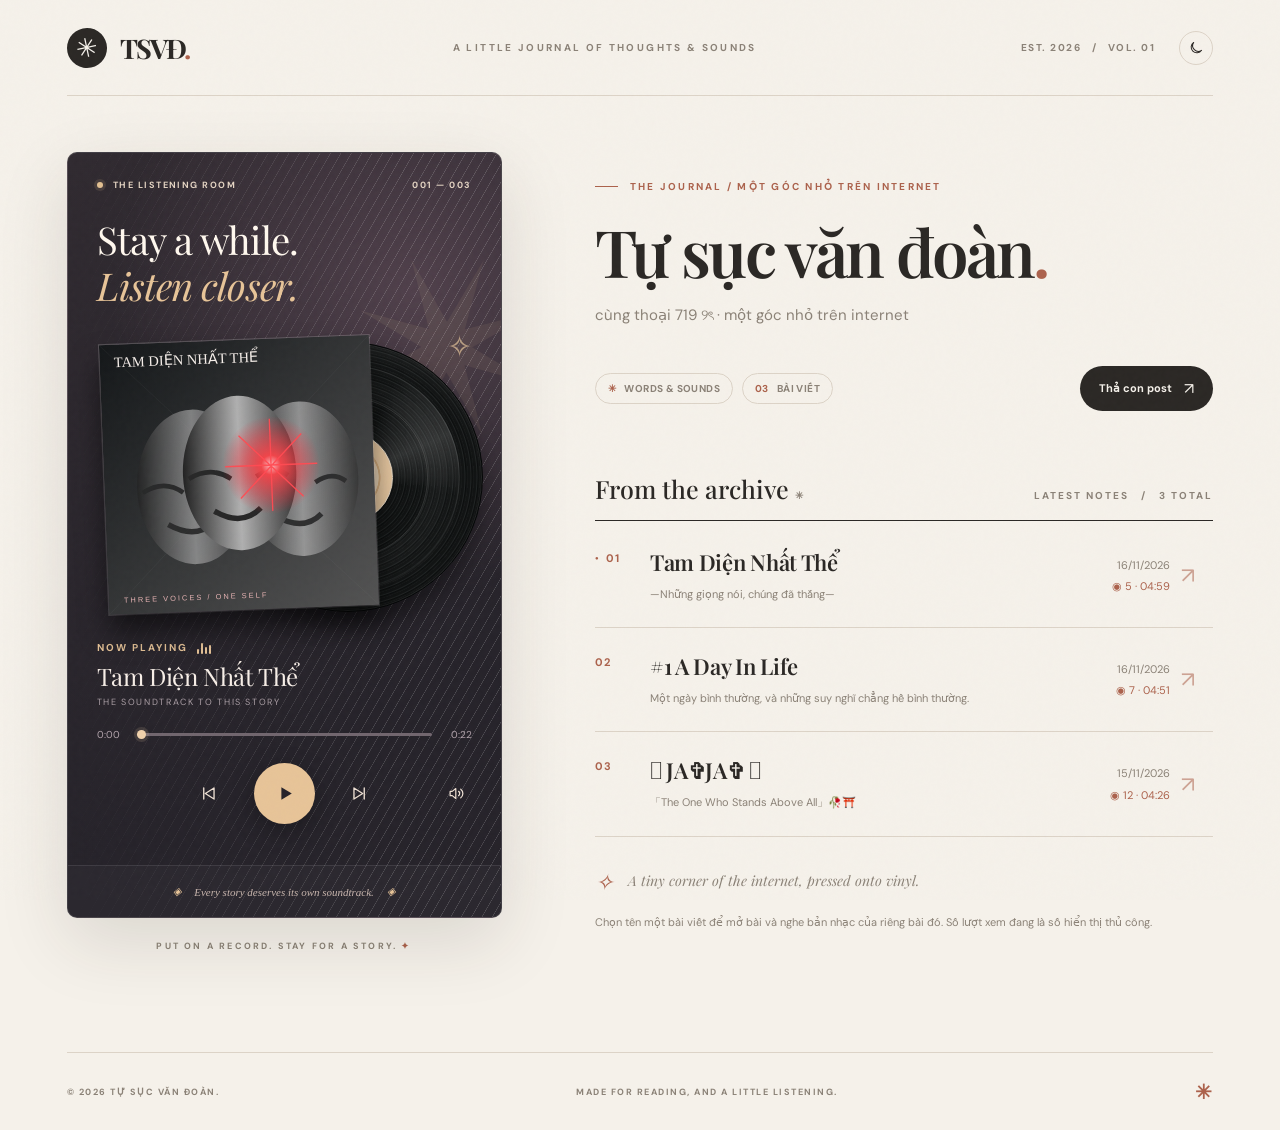
==== index.html @ 1062a7d5 "Add files via upload" ====
<!doctype html>
<html lang="vi">
<head>
  <meta charset="utf-8">
  <meta name="viewport" content="width=device-width, initial-scale=1">
  <meta name="robots" content="noindex">
  <title>JauJau Day — Đang mở blog...</title>
  <meta http-equiv="refresh" content="0; url=./JauJauDay/">
  <script>
    // Your blog already lives in JauJauDay/.
    // Forward the public homepage there, preserving article links.
    window.location.replace("./JauJauDay/" + window.location.search + window.location.hash);
  </script>
</head>
<body>
  <p>Đang mở blog… <a href="./JauJauDay/">Nhấn vào đây nếu trang không tự chuyển.</a></p>
</body>
</html>
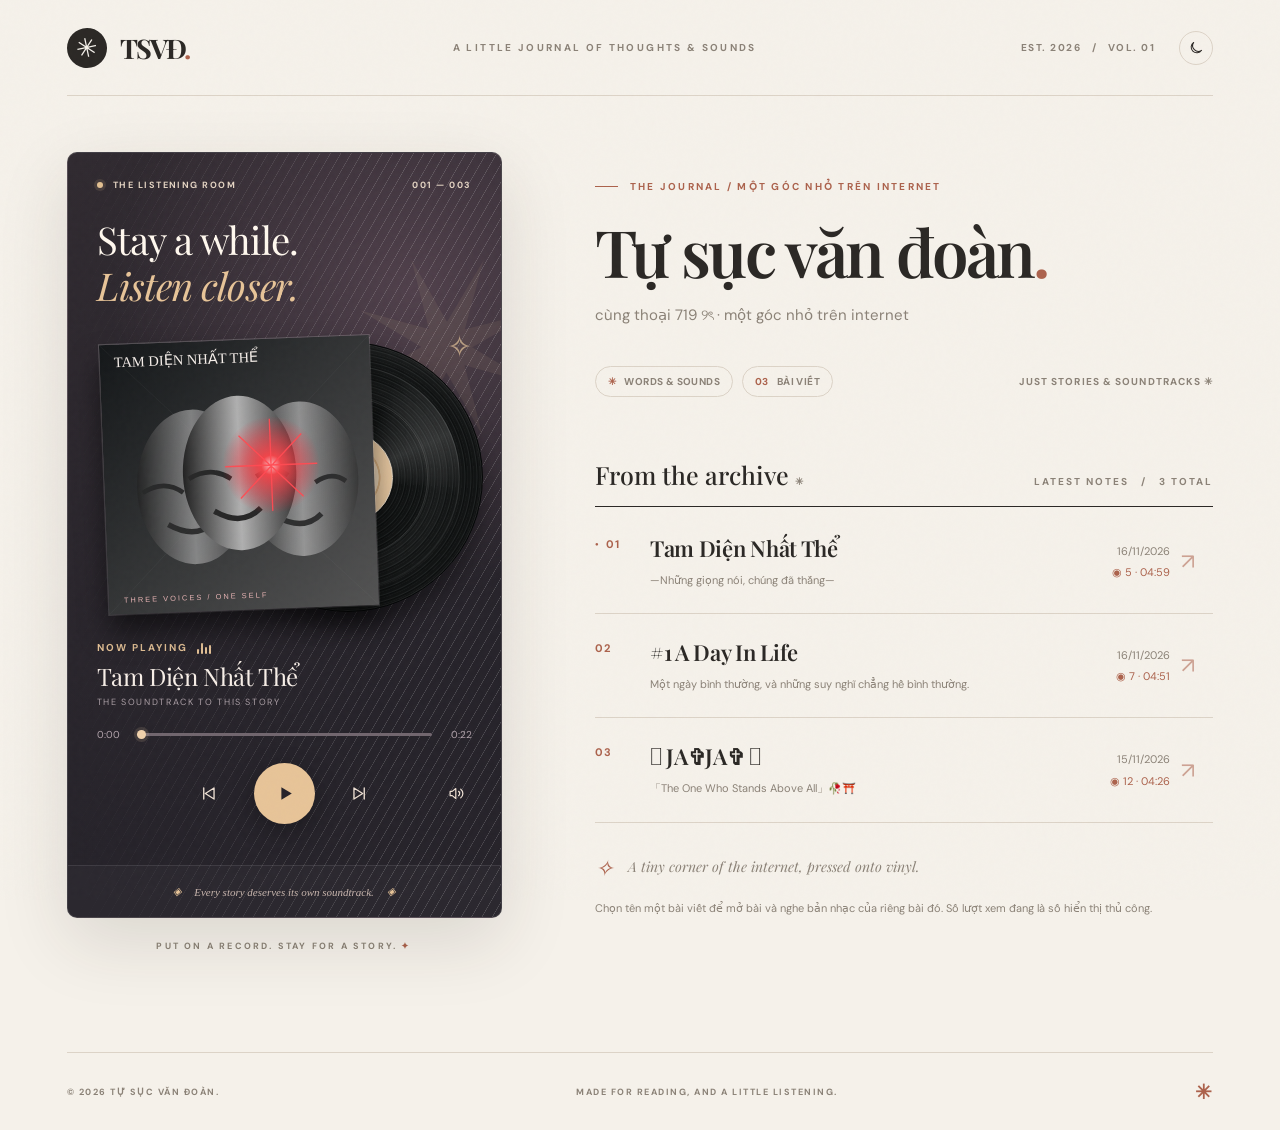
==== commit bfd3a343: "Add files via upload" ====
--- a/index.html
+++ b/index.html
@@ -3,16 +3,78 @@
 <head>
   <meta charset="utf-8">
   <meta name="viewport" content="width=device-width, initial-scale=1">
-  <meta name="robots" content="noindex">
-  <title>JauJau Day — Đang mở blog...</title>
-  <meta http-equiv="refresh" content="0; url=./JauJauDay/">
-  <script>
-    // Your blog already lives in JauJauDay/.
-    // Forward the public homepage there, preserving article links.
-    window.location.replace("./JauJauDay/" + window.location.search + window.location.hash);
-  </script>
+  <meta name="theme-color" content="#f5f1ea">
+  <meta name="description" content="Tự sục văn đoàn — một góc đọc, một mặt đĩa, một câu chuyện.">
+  <title>Tự sục văn đoàn — The Listening Journal</title>
+  <link rel="icon" href="assets/favicon.svg" type="image/svg+xml">
+  <link rel="preconnect" href="https://fonts.googleapis.com">
+  <link rel="preconnect" href="https://fonts.gstatic.com" crossorigin>
+  <link href="https://fonts.googleapis.com/css2?family=DM+Sans:wght@400;500;600;700&family=Playfair+Display:ital,wght@0,400;0,500;0,600;0,700;1,400;1,500&display=swap" rel="stylesheet">
+  <link rel="stylesheet" href="styles.css">
+  <script defer src="data/posts.js"></script>
+  <script defer src="app.js"></script>
 </head>
 <body>
-  <p>Đang mở blog… <a href="./JauJauDay/">Nhấn vào đây nếu trang không tự chuyển.</a></p>
+  <div class="page-wrap">
+    <header class="site-topbar">
+      <a class="brandmark" href="#/" aria-label="Tự sục văn đoàn — Trang chủ">
+        <span class="brand-icon" aria-hidden="true">✳</span>
+        <span class="brand-wordmark">TSVĐ<span class="brand-period">.</span></span>
+      </a>
+      <p class="topbar-center">a little journal of thoughts &amp; sounds</p>
+      <div class="topbar-right">
+        <span class="topbar-edition">EST. 2026 &nbsp; / &nbsp; VOL. 01</span>
+        <button type="button" class="theme-toggle" id="themeToggle" aria-label="Đổi giao diện sáng / tối" title="Đổi giao diện sáng / tối">
+          <svg viewBox="0 0 24 24" aria-hidden="true"><path d="M20.3 15.5A8.5 8.5 0 0 1 8.5 3.7 8.5 8.5 0 1 0 20.3 15.5Z"/></svg>
+        </button>
+      </div>
+    </header>
+
+    <div class="site-shell">
+      <aside class="player-column" aria-label="Trình phát đĩa nhạc">
+        <section class="player-card" id="playerCard">
+          <div class="player-topline"><span><span class="tiny-light" aria-hidden="true"></span> THE LISTENING ROOM</span><span>001 — 003</span></div>
+          <h2 class="player-heading">Stay a while.<br><em>Listen closer.</em></h2>
+          <div class="vinyl-stage" aria-label="Bìa nhạc và đĩa vinyl">
+            <div class="disc" id="disc" aria-hidden="true">
+              <div class="disc-label"><div class="disc-label-inner"><div class="disc-hole"></div></div></div>
+            </div>
+            <div class="cover-frame"><img class="album-art" id="albumArt" src="assets/covers/three.svg" alt="Bìa album" loading="eager"></div>
+            <span class="record-sparkle" aria-hidden="true">✧</span>
+          </div>
+          <div class="track-details">
+            <span class="track-kicker">NOW PLAYING <span class="equalizer" aria-hidden="true"><i></i><i></i><i></i><i></i></span></span>
+            <p class="track-name" id="nowPlaying">—</p>
+            <p class="track-artist">THE SOUNDTRACK TO THIS STORY</p>
+          </div>
+          <div class="seekbar-area">
+            <span id="timeCurrent">0:00</span>
+            <input id="seekBar" type="range" min="0" max="100" value="0" step="0.1" aria-label="Tua bài nhạc">
+            <span id="timeDuration">0:00</span>
+          </div>
+          <div class="player-controls">
+            <button class="icon-button" id="prevTrack" type="button" title="Bài trước" aria-label="Bài trước">
+              <svg viewBox="0 0 24 24" aria-hidden="true"><path d="M6 5v14M19 5 8 12l11 7z"/></svg>
+            </button>
+            <button class="play-button" id="playPause" type="button" title="Phát / Tạm dừng" aria-label="Phát nhạc">
+              <svg id="playIcon" viewBox="0 0 24 24" aria-hidden="true"><path d="m9 6 10 6-10 6z"/></svg>
+            </button>
+            <button class="icon-button" id="nextTrack" type="button" title="Bài tiếp theo" aria-label="Bài tiếp theo">
+              <svg viewBox="0 0 24 24" aria-hidden="true"><path d="M18 5v14M5 5l11 7-11 7z"/></svg>
+            </button>
+            <button class="icon-button mute-button" id="muteTrack" type="button" title="Tắt tiếng / Bật tiếng" aria-label="Tắt tiếng">
+              <svg id="volumeIcon" viewBox="0 0 24 24" aria-hidden="true"><path d="M11 5 6 9H3v6h3l5 4V5ZM15 9c1 .6 1.5 1.6 1.5 3S16 14.4 15 15M18 6c2 1.6 3 3.5 3 6s-1 4.4-3 6"/></svg>
+            </button>
+          </div>
+          <p class="playback-hint" id="playbackHint" aria-live="polite"></p>
+          <div class="player-footer"><span>◈</span> Every story deserves its own soundtrack. <span>◈</span></div>
+        </section>
+        <p class="under-player">PUT ON A RECORD. STAY FOR A STORY. <span>✦</span></p>
+      </aside>
+      <main id="mainContent" class="main-column" tabindex="-1"></main>
+    </div>
+    <footer class="page-footer"><span>© 2026 TỰ SỤC VĂN ĐOÀN.</span><span>MADE FOR READING, AND A LITTLE LISTENING.</span><span>✳</span></footer>
+  </div>
+  <audio id="audio" preload="metadata" loop></audio>
 </body>
 </html>
--- a/styles.css
+++ b/styles.css
@@ -0,0 +1,146 @@
+:root {
+  --paper:#f5f1ea; --paper-rgb:245,241,234; --ink:#2b2825; --body-ink:#3a342f; --muted:#8b8277;
+  --hairline:#dcd3c7; --accent:#ac624c; --accent-soft:#e9d3c6; --card:#fffaf4;
+  --player:#26232a; --player-2:#302a30; --gold:#e7c498; --post-accent:#d38b6b;
+  --shadow:0 24px 70px rgba(48,35,30,.13);
+}
+html[data-theme="dark"] {
+  --paper:#1c1c1d; --paper-rgb:28,28,29; --ink:#f1e9de; --body-ink:#d7cbc0; --muted:#a99f95;
+  --hairline:#48413d; --accent:#dea386; --accent-soft:#664c43; --card:#282528;
+  --player:#393035; --player-2:#211e24; --gold:#ebc69a; --shadow:0 28px 70px rgba(0,0,0,.25);
+}
+*{box-sizing:border-box}
+html{scroll-behavior:smooth}
+body{margin:0;min-width:320px;color:var(--ink);background:var(--paper);font-family:"DM Sans",Arial,sans-serif;-webkit-font-smoothing:antialiased;transition:background .22s,color .22s}
+body:before{content:"";position:fixed;inset:0;pointer-events:none;z-index:10;opacity:.17;background-image:url("data:image/svg+xml,%3Csvg viewBox='0 0 200 200' xmlns='http://www.w3.org/2000/svg'%3E%3Cfilter id='n'%3E%3CfeTurbulence type='fractalNoise' baseFrequency='.84' numOctaves='3' stitchTiles='stitch'/%3E%3C/filter%3E%3Crect width='100%25' height='100%25' opacity='.11' filter='url(%23n)'/%3E%3C/svg%3E")}
+button,input{font:inherit}a{color:inherit}button{cursor:pointer}svg{display:block}a,button,input{-webkit-tap-highlight-color:transparent}
+button:focus-visible,input:focus-visible,a:focus-visible{outline:2px solid var(--accent);outline-offset:4px}
+.page-wrap{max-width:1660px;margin:auto;padding:0 clamp(23px,5.2vw,90px)}
+.site-topbar{height:96px;border-bottom:1px solid var(--hairline);display:flex;align-items:center;gap:28px;justify-content:space-between}
+.brandmark{display:inline-flex;align-items:center;gap:13px;text-decoration:none;flex-shrink:0}
+.brand-icon{width:40px;height:40px;border-radius:50%;background:var(--ink);color:var(--paper);display:inline-flex;align-items:center;justify-content:center;font-size:26px;line-height:1;transform:rotate(-12deg)}
+.brand-wordmark{font-family:"Playfair Display",Georgia,serif;font-weight:700;font-size:27px;letter-spacing:-2px}
+.brand-period{color:var(--accent)}
+.topbar-center{color:var(--muted);text-transform:uppercase;letter-spacing:2.35px;font-size:10px;font-weight:700;white-space:nowrap}
+.topbar-right{display:flex;align-items:center;gap:24px;flex-shrink:0}
+.topbar-edition{font-size:10px;letter-spacing:1.5px;color:var(--muted);font-weight:700}
+.theme-toggle{height:34px;width:34px;border:1px solid var(--hairline);border-radius:50%;display:grid;place-items:center;color:var(--ink);background:transparent;transition:background .2s,transform .2s}
+.theme-toggle:hover{background:var(--accent-soft);transform:rotate(-12deg)}
+.theme-toggle svg{width:16px;height:16px;fill:none;stroke:currentColor;stroke-width:1.55;stroke-linecap:round;stroke-linejoin:round}
+.site-shell{display:grid;grid-template-columns:minmax(330px, 435px) minmax(0, 1fr);gap:clamp(42px,7.3vw,127px);align-items:start;min-height:calc(100vh - 170px);padding:56px 0 100px}
+.player-column{position:sticky;top:28px;min-width:0}
+.player-card{width:100%;color:#f7eee7;background:radial-gradient(circle at 80% 18%,#50404b 0%,transparent 42%),linear-gradient(150deg,var(--player-2),var(--player) 72%);border:1px solid rgba(255,255,255,.13);border-radius:10px;position:relative;overflow:hidden;box-shadow:var(--shadow);padding:26px 29px 0;isolation:isolate}
+.player-card:before{content:"";position:absolute;inset:0;opacity:.18;z-index:-1;background:repeating-linear-gradient(120deg, transparent 0 2px,#fff 2.3px 2.6px, transparent 3px 9px);mask-image:linear-gradient(90deg,transparent,black 75%)}
+.player-card:after{content:"✴";position:absolute;color:#e7c498;opacity:.08;font-size:250px;line-height:1;top:76px;right:-50px;z-index:-1;transform:rotate(23deg)}
+.player-topline{font-size:9px;letter-spacing:1.45px;font-weight:700;color:#e4d4c3;display:flex;justify-content:space-between;gap:6px;align-items:center}
+.tiny-light{width:6px;height:6px;background:#e2c092;border-radius:50%;display:inline-block;margin-right:7px;box-shadow:0 0 0 3px #e2c09220}
+.player-heading{font-family:"Playfair Display",Georgia,serif;font-weight:400;font-size:clamp(33px,3vw,41px);line-height:1.2;letter-spacing:-.9px;margin:25px 0 17px;color:#fff8ee}
+.player-heading em{font-weight:400;color:var(--gold)}
+.vinyl-stage{position:relative;height:310px;width:100%;margin:0 auto 6px;isolation:isolate}
+.disc{position:absolute;width:min(72%,271px);aspect-ratio:1;left:31%;top:17px;border-radius:50%;background:repeating-radial-gradient(circle at center,#111313 0px,#111313 2px,#202323 3px,#0b0d0d 4px,#181a1a 6px);border:1px solid #040606;box-shadow:0 14px 22px #0006, inset 0 0 0 1px #fff1, inset 13px 13px 28px #fff1;animation:spin 4.5s linear infinite;animation-play-state:paused}
+.disc:before{content:"";position:absolute;inset:8%;border-radius:50%;background:conic-gradient(from 25deg,transparent 0deg,#ffffff22 42deg,transparent 75deg,transparent 140deg,#ffffff16 180deg,transparent 220deg,transparent 360deg);border:1px solid #ffffff12}
+.disc:after{content:"";position:absolute;inset:20%;border-radius:50%;border:1px solid #fff2;box-shadow:0 0 0 19px #ffffff04,0 0 0 34px #ffffff03}
+.disc-label{position:absolute;inset:33%;border-radius:50%;display:grid;place-items:center;background:radial-gradient(circle,#f4e6d3 0 8%,#e7c69d 9% 15%,#e6d0b3 16% 49%,#d3ac7d 50% 52%,#e6c7a0 53% 100%);z-index:2;border:1px solid #e9dac6}
+.disc-label-inner{width:30%;height:30%;border:1px solid #fff8;border-radius:50%;display:grid;place-items:center}
+.disc-hole{height:6px;width:6px;border-radius:50%;background:#34302d}
+.cover-frame{position:absolute;top:15px;left:2%;width:min(72%,271px);aspect-ratio:1;box-shadow:0 18px 28px #0008,0 0 0 1px #ffffff30;overflow:hidden;z-index:3;background:#454046;transform:rotate(-2.2deg);transition:transform .3s}
+.player-card:hover .cover-frame{transform:rotate(-.5deg)}
+.album-art{width:100%;height:100%;object-fit:cover;display:block}
+.record-sparkle{position:absolute;font-size:30px;right:0;top:2px;color:#eac99e;opacity:.68}
+@keyframes spin{to{transform:rotate(360deg)}}
+.player-card.is-playing .disc{animation-play-state:running}
+.track-details{margin:0 0 20px;min-width:0}
+.track-kicker{font-size:10px;letter-spacing:2px;font-weight:700;color:var(--gold);display:flex;align-items:center;gap:9px}
+.track-name{font-family:"Playfair Display",Georgia,serif;line-height:1.3;font-size:24px;white-space:nowrap;text-overflow:ellipsis;overflow:hidden;margin:7px 0 4px;letter-spacing:-.4px}
+.track-artist{font-size:9px;letter-spacing:1.65px;color:#a99da4;margin:0}
+.equalizer{height:13px;display:flex;align-items:end;gap:2px}
+.equalizer i{display:block;width:2px;height:5px;background:var(--gold);border-radius:2px;animation:bounce .8s ease-in-out infinite alternate;animation-play-state:paused}
+.equalizer i:nth-child(2){height:11px;animation-delay:.15s}.equalizer i:nth-child(3){height:7px;animation-delay:.3s}.equalizer i:nth-child(4){height:9px;animation-delay:.1s}
+.player-card.is-playing .equalizer i{animation-play-state:running}
+@keyframes bounce{to{height:2px}}
+.seekbar-area{display:flex;align-items:center;gap:10px;color:#b3a4ac;font-size:10px;font-variant-numeric:tabular-nums}
+.seekbar-area span{min-width:30px}
+.seekbar-area span:last-child{text-align:right}
+#seekBar{--pct:0%;appearance:none;-webkit-appearance:none;flex:1;min-width:0;margin:0;height:3px;cursor:pointer;background:linear-gradient(to right,#ecc79c 0 var(--pct),#71666e var(--pct) 100%);border-radius:4px}
+#seekBar::-webkit-slider-thumb{appearance:none;-webkit-appearance:none;height:9px;width:9px;border-radius:50%;border:0;background:#f1d2ac;box-shadow:0 0 0 3px #f1d2ac22}
+#seekBar::-moz-range-thumb{height:9px;width:9px;border-radius:50%;border:0;background:#f1d2ac}
+.player-controls{display:flex;align-items:center;justify-content:center;gap:24px;margin:22px 0 0;position:relative}
+.player-controls button{border:0;display:grid;place-items:center;transition:transform .17s,background .2s}
+.player-controls button:hover{transform:scale(1.075)}
+.icon-button{height:42px;width:42px;background:transparent;color:#eee0d3}
+.icon-button svg{height:19px;width:19px;fill:none;stroke:currentColor;stroke-width:1.7;stroke-linecap:round;stroke-linejoin:round}
+.play-button{height:61px;width:61px;background:var(--gold);color:#27232a;border-radius:50%;box-shadow:0 7px 25px #0004}
+.play-button svg{height:25px;width:25px;fill:none;stroke:currentColor;stroke-width:1.8;stroke-linecap:round;stroke-linejoin:round}
+.play-button svg .play-arrow{fill:#27232a;stroke:none}
+.mute-button{position:absolute;right:0;width:30px}
+.mute-button svg{width:17px;height:17px}
+.playback-hint{font-size:11px;color:#ead1af;line-height:1.5;min-height:20px;margin:12px 0 2px;text-align:center}
+.player-footer{margin:9px -29px 0;padding:19px 12px 19px;border-top:1px solid #ffffff17;background:#ffffff06;color:#c8b5ad;display:flex;align-items:center;justify-content:center;gap:13px;font-family:Georgia,serif;font-size:11px;font-style:italic}
+.player-footer span{color:var(--gold)}
+.under-player{color:var(--muted);margin:22px 0 0;text-align:center;letter-spacing:2.2px;font-size:9px;font-weight:700}
+.under-player span{color:var(--accent)}
+.main-column{min-width:0;padding-top:28px;outline:none}
+.kicker{color:var(--accent);font-size:10px;font-weight:700;letter-spacing:2.25px;text-transform:uppercase;display:flex;align-items:center;gap:12px}
+.kicker:before{content:"";width:23px;height:1px;background:var(--accent)}
+.home-title{margin:21px 0 14px;font-family:"Playfair Display",Georgia,serif;font-weight:600;letter-spacing:-2.65px;line-height:1.12;font-size:clamp(43px,5.1vw,70px)}
+.home-title .period{color:var(--accent)}
+.home-intro{font-size:15px;color:var(--muted);line-height:1.9;max-width:570px;margin:0}
+.home-heading-bottom{display:flex;align-items:center;justify-content:space-between;gap:18px;margin:36px 0 62px}
+.tiny-chips{display:flex;align-items:center;gap:9px;flex-wrap:wrap}
+.chip{display:inline-flex;align-items:center;gap:8px;color:var(--muted);padding:8px 12px;border-radius:100px;border:1px solid var(--hairline);font-size:10px;font-weight:700;letter-spacing:.4px}
+.chip b{color:var(--accent);font-weight:700}
+.little-link{display:inline-flex;align-items:center;gap:12px;text-decoration:none;color:var(--paper);background:var(--ink);border-radius:50px;padding:12px 19px;font-size:11px;white-space:nowrap;font-weight:700;transition:transform .2s,background .2s}
+.little-link:hover{transform:translateY(-2px);background:var(--accent);color:white}
+.little-link .arrow{font-size:16px;font-weight:400}
+.section-header{display:flex;align-items:baseline;justify-content:space-between;gap:20px;border-bottom:1px solid var(--ink);padding-bottom:16px;margin-bottom:3px}
+.section-header h2{font-family:"Playfair Display",Georgia,serif;font-size:25px;line-height:1.25;font-weight:500;margin:0}
+.section-header span{font-size:10px;text-transform:uppercase;letter-spacing:2px;color:var(--muted);font-weight:700;white-space:nowrap}
+.posts-list{display:block}
+.post-row{display:grid;grid-template-columns:40px minmax(0,1fr) 95px 28px;gap:15px;align-items:center;padding:24px 0;border-bottom:1px solid var(--hairline);text-decoration:none;position:relative;transition:padding .2s,background .2s}
+.post-row:hover,.post-row:focus-visible{padding-left:12px;padding-right:10px;background:rgba(177,112,85,.065)}
+.row-number{align-self:start;padding-top:3px;font-size:11px;letter-spacing:1px;color:var(--accent);font-weight:700}
+.post-info{min-width:0}
+.post-row-title{display:block;font-family:"Playfair Display",Georgia,serif;font-size:22px;line-height:1.35;letter-spacing:-.3px;overflow-wrap:anywhere;font-weight:600}
+.post-row-sub{display:block;color:var(--muted);font-size:11px;margin-top:8px;line-height:1.6;white-space:nowrap;overflow:hidden;text-overflow:ellipsis}
+.post-meta-right{text-align:right;color:var(--muted);font-size:11px;line-height:1.65;font-variant-numeric:tabular-nums;white-space:nowrap}
+.post-meta-right .post-count{display:block;color:var(--accent);margin-top:3px}
+.row-arrow{font-size:22px;color:var(--accent);opacity:.55;transform:translateX(-4px);transition:transform .2s,opacity .2s}
+.post-row:hover .row-arrow{opacity:1;transform:translateX(0)}
+.post-row.active .row-number:before{content:"●";font-size:6px;margin-right:6px;vertical-align:2px}
+.bottom-message{padding:29px 0 0;display:flex;align-items:center;gap:15px;font-family:"Playfair Display",Georgia,serif;font-style:italic;color:var(--muted);font-size:14px}
+.bottom-message:before{content:"✧";font-size:22px;color:var(--accent)}
+.empty-note{font-size:11px;color:var(--muted);line-height:1.7;margin:17px 0 0}
+.article-topbar{display:flex;justify-content:space-between;align-items:center;gap:20px;margin-bottom:47px}
+.back-link{font-size:11px;text-decoration:none;color:var(--muted);display:inline-flex;align-items:center;gap:10px;font-weight:700;letter-spacing:.2px;transition:color .15s}
+.back-link span{font-size:22px;line-height:0;color:var(--accent);margin-top:-2px}
+.back-link:hover{color:var(--accent)}
+.article-index{font-size:10px;color:var(--muted);letter-spacing:1.8px;font-weight:700}
+.article-header .kicker{margin-bottom:14px}
+.post-title{font-family:"Playfair Display",Georgia,serif;font-weight:600;font-size:clamp(41px,4.3vw,63px);line-height:1.2;letter-spacing:-2px;overflow-wrap:anywhere;margin:0 0 22px}
+.post-meta{display:flex;align-items:center;flex-wrap:wrap;gap:9px;color:var(--muted);font-size:11px;font-weight:600;letter-spacing:.35px}
+.post-meta .sep{color:var(--accent);padding:0 2px}
+.post-meta .views{color:var(--accent)}
+.post-subtitle{font-family:"Playfair Display",Georgia,serif;color:var(--body-ink);font-size:21px;font-style:italic;line-height:1.55;margin:29px 0 33px}
+.article-divider{display:flex;align-items:center;gap:22px;margin:42px 0 37px;color:var(--accent);font-size:14px}
+.article-divider:before,.article-divider:after{content:"";height:1px;flex:1;background:var(--hairline)}
+.article-body{font-family:"Playfair Display",Georgia,serif;font-size:18px;line-height:1.95;letter-spacing:.05px;color:var(--body-ink);overflow-wrap:break-word}
+.article-body p{margin:0 0 27px}
+.article-body p.announcement{font-style:italic;color:var(--accent);font-size:19px}
+.article-body p.end-mark{text-align:center;font-weight:700;font-size:18px}
+.article-body strong{color:var(--ink)}
+.post-end{margin:58px 0 0;border-top:1px solid var(--hairline);padding-top:24px;display:flex;align-items:center;justify-content:space-between;gap:16px}
+.post-end a{text-decoration:none;font-size:12px;font-weight:700;transition:color .2s}
+.post-end a:hover{color:var(--accent)}
+.post-end .next-title{max-width:45%;text-align:right}
+.post-end a small{color:var(--muted);display:block;font-weight:400;margin-top:8px;font-size:10px;letter-spacing:1.4px}
+.page-footer{border-top:1px solid var(--hairline);height:78px;display:flex;align-items:center;justify-content:space-between;gap:20px;color:var(--muted);font-size:9px;letter-spacing:1.5px;font-weight:700}
+.page-footer span:last-child{font-size:20px;color:var(--accent)}
+@media(max-width:1180px){.site-shell{gap:50px;grid-template-columns:minmax(315px,370px) minmax(0,1fr)}.player-card{padding-left:23px;padding-right:23px}.player-footer{margin-left:-23px;margin-right:-23px}.vinyl-stage{height:285px}.post-row{grid-template-columns:27px minmax(0,1fr) 74px 18px;gap:10px}.post-row-title{font-size:20px}.home-heading-bottom{margin-bottom:40px}.home-title{font-size:49px}.topbar-center{display:none}}
+@media(max-width:850px){.site-shell{grid-template-columns:1fr;gap:46px;padding-top:32px}.player-column{position:relative;top:auto;max-width:550px;width:100%;margin:0 auto}.player-card{padding:24px 26px 0}.player-heading{font-size:36px}.vinyl-stage{height:310px;max-width:390px}.vinyl-stage .disc,.vinyl-stage .cover-frame{width:min(72%,270px)}.main-column{padding-top:0;max-width:700px;width:100%;margin:0 auto}.home-title{font-size:clamp(44px,7vw,67px)}.site-topbar{height:81px}.page-footer{gap:14px}}
+@media(max-width:520px){.page-wrap{padding:0 19px}.site-topbar{height:75px}.brand-icon{width:34px;height:34px;font-size:21px}.brand-wordmark{font-size:23px}.topbar-edition{display:none}.site-shell{padding-top:18px;gap:38px;padding-bottom:62px}.player-card{padding:22px 21px 0}.player-topline{font-size:8px}.player-heading{font-size:31px;margin:20px 0 13px}.vinyl-stage{height:260px}.vinyl-stage .disc,.vinyl-stage .cover-frame{width:min(72%,225px)}.vinyl-stage .disc{top:12px}.vinyl-stage .cover-frame{top:10px}.track-name{font-size:22px}.player-footer{margin-left:-21px;margin-right:-21px;font-size:10px}.under-player{font-size:8px}.home-title{font-size:44px;margin-top:14px}.home-intro{font-size:13px}.home-heading-bottom{margin:27px 0 39px;align-items:flex-start}.tiny-chips{gap:5px}.chip{font-size:9px;padding:8px 9px}.little-link{font-size:10px;padding:11px 12px;gap:4px}.section-header h2{font-size:23px}.section-header span{font-size:9px}.post-row{grid-template-columns:22px minmax(0,1fr) 62px 13px;gap:6px;padding:20px 0}.post-row-title{font-size:18px}.post-row-sub{font-size:10px}.post-meta-right{font-size:9px}.row-arrow{font-size:18px}.row-number{font-size:10px}.article-topbar{margin-bottom:28px}.post-title{font-size:39px;letter-spacing:-1.25px}.post-subtitle{font-size:18px}.article-body{font-size:17px;line-height:1.86}.page-footer{justify-content:space-between}.page-footer span:nth-child(2){display:none}}
+@media(max-width:370px){.player-heading{font-size:29px}.vinyl-stage{height:231px}.vinyl-stage .disc,.vinyl-stage .cover-frame{width:min(72%,200px)}.post-meta-right{display:none}.post-row{grid-template-columns:20px minmax(0,1fr) 16px}.home-heading-bottom{flex-direction:column}.little-link{align-self:flex-start}}
+@media(prefers-reduced-motion:reduce){html{scroll-behavior:auto}.disc{animation:none!important}.equalizer i{animation:none!important}*,*:before,*:after{transition:none!important}}
+
+/* The author editor is local-only and never linked from the public site. */
+.home-private-note{color:var(--muted);font-size:10px;letter-spacing:1.1px;font-weight:700;white-space:nowrap}
+@media(max-width:520px){.home-private-note{display:none}}
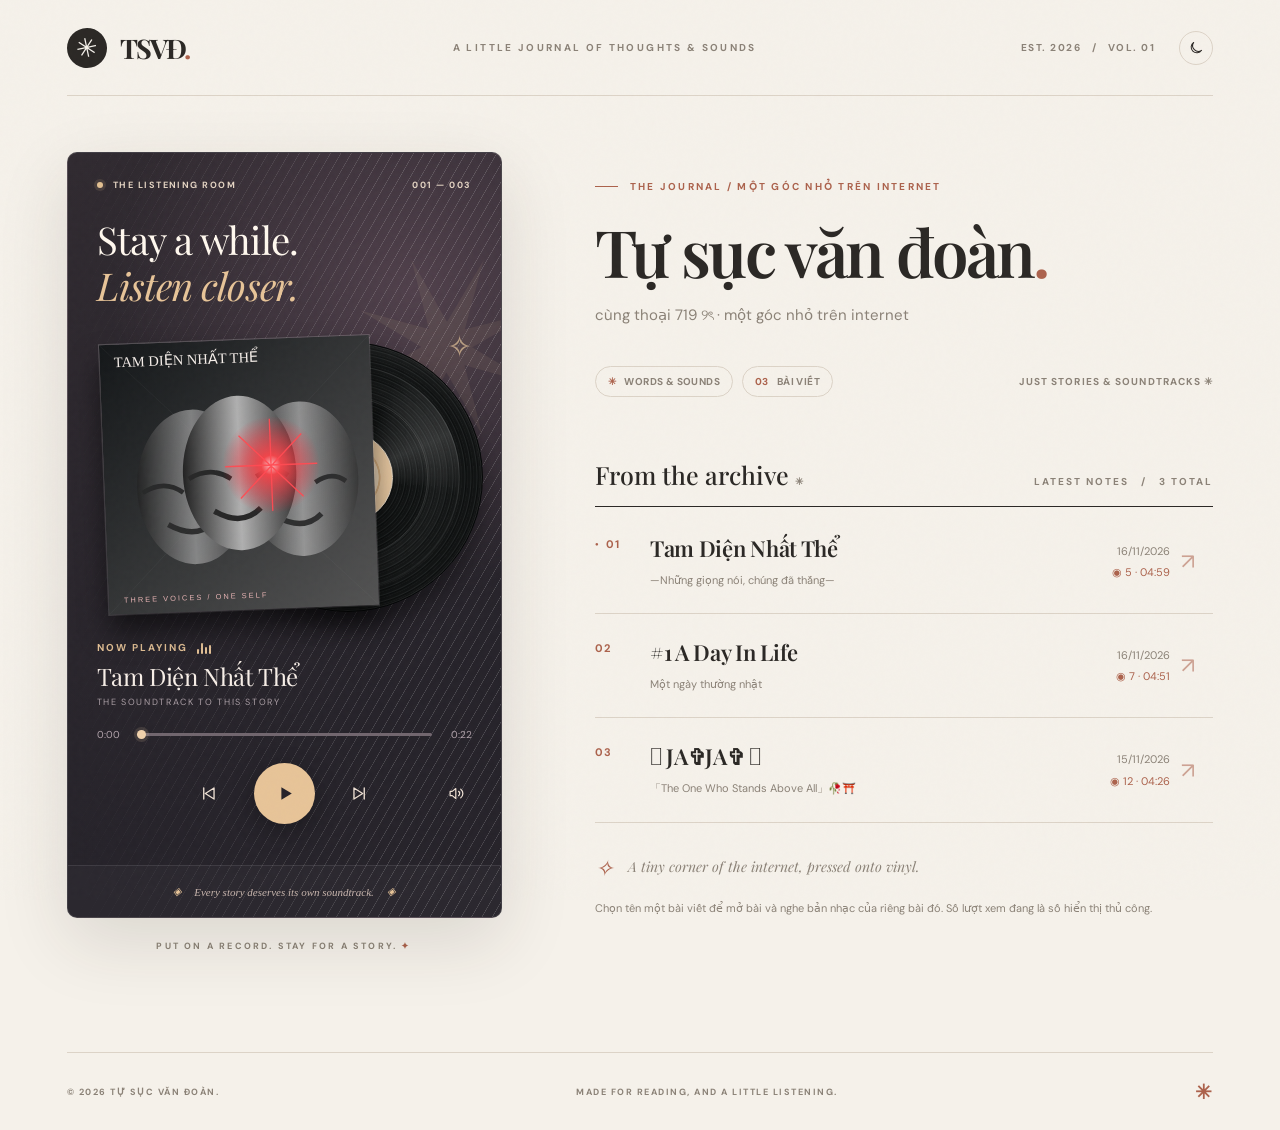
==== commit 44af2eb4: "Add files via upload" ====
--- a/index.html
+++ b/index.html
@@ -11,8 +11,29 @@
   <link rel="preconnect" href="https://fonts.gstatic.com" crossorigin>
   <link href="https://fonts.googleapis.com/css2?family=DM+Sans:wght@400;500;600;700&family=Playfair+Display:ital,wght@0,400;0,500;0,600;0,700;1,400;1,500&display=swap" rel="stylesheet">
   <link rel="stylesheet" href="styles.css">
-  <script defer src="data/posts.js"></script>
-  <script defer src="app.js"></script>
+  <!-- The article list and artwork are always loaded from the owner's data/posts.js.
+       This cache-busting URL lets new GitHub commits appear after a page refresh. -->
+  <script type="module">
+    try {
+      await import(`./data/posts.js?version=${Date.now()}`);
+      if (!Array.isArray(window.BLOG_POSTS)) {
+        throw new Error('data/posts.js did not provide BLOG_POSTS');
+      }
+      await import('./app.js');
+    } catch (error) {
+      console.error('JauJau-Day could not load its blog content:', error);
+      const content = document.getElementById('mainContent');
+      content.innerHTML = '';
+      const notice = document.createElement('section');
+      notice.style.cssText = 'padding:32px;border:1px solid #b88c75;border-radius:16px;background:#fff9f4;color:#292621;line-height:1.7;';
+      const headline = document.createElement('h2');
+      headline.textContent = 'Không tải được bài viết';
+      const explanation = document.createElement('p');
+      explanation.textContent = 'Vui lòng kiểm tra data/posts.js và app.js trong GitHub, sau đó làm mới trang.';
+      notice.append(headline, explanation);
+      content.append(notice);
+    }
+  </script>
 </head>
 <body>
   <div class="page-wrap">
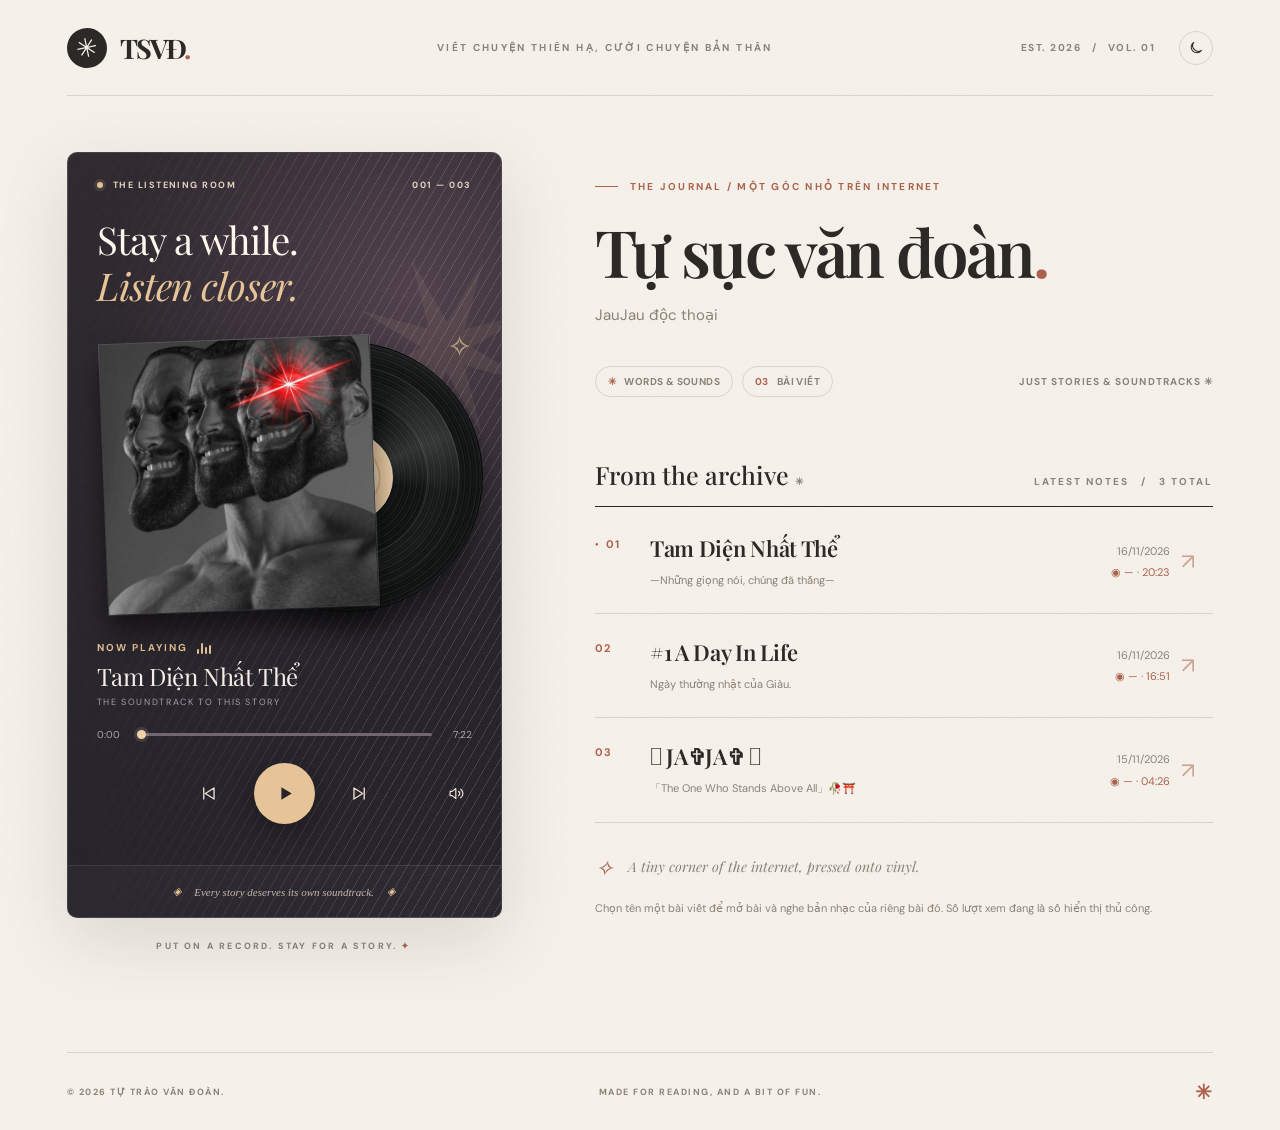
==== commit 0b4c4682: "Update index.html" ====
--- a/index.html
+++ b/index.html
@@ -4,8 +4,8 @@
   <meta charset="utf-8">
   <meta name="viewport" content="width=device-width, initial-scale=1">
   <meta name="theme-color" content="#f5f1ea">
-  <meta name="description" content="Tự sục văn đoàn — một góc đọc, một mặt đĩa, một câu chuyện.">
-  <title>Tự sục văn đoàn — The Listening Journal</title>
+  <meta name="description" content="TỰ TRÀO VĂN ĐOÀN — một góc đọc, một đoạn nhạc, một câu chuyện.">
+  <title>TỰ TRÀO VĂN ĐOÀN — Viết Chuyện Thiên Hạ, Cười Chuyện Bản Thân.</title>
   <link rel="icon" href="assets/favicon.svg" type="image/svg+xml">
   <link rel="preconnect" href="https://fonts.googleapis.com">
   <link rel="preconnect" href="https://fonts.gstatic.com" crossorigin>
@@ -38,11 +38,11 @@
 <body>
   <div class="page-wrap">
     <header class="site-topbar">
-      <a class="brandmark" href="#/" aria-label="Tự sục văn đoàn — Trang chủ">
+      <a class="brandmark" href="#/" aria-label="TỰ TRÀO VĂN ĐOÀN — Trang chủ">
         <span class="brand-icon" aria-hidden="true">✳</span>
         <span class="brand-wordmark">TSVĐ<span class="brand-period">.</span></span>
       </a>
-      <p class="topbar-center">a little journal of thoughts &amp; sounds</p>
+      <p class="topbar-center">Viết Chuyện Thiên Hạ, Cười Chuyện Bản Thân</p>
       <div class="topbar-right">
         <span class="topbar-edition">EST. 2026 &nbsp; / &nbsp; VOL. 01</span>
         <button type="button" class="theme-toggle" id="themeToggle" aria-label="Đổi giao diện sáng / tối" title="Đổi giao diện sáng / tối">
@@ -94,7 +94,7 @@
       </aside>
       <main id="mainContent" class="main-column" tabindex="-1"></main>
     </div>
-    <footer class="page-footer"><span>© 2026 TỰ SỤC VĂN ĐOÀN.</span><span>MADE FOR READING, AND A LITTLE LISTENING.</span><span>✳</span></footer>
+    <footer class="page-footer"><span>© 2026 TỰ TRÀO VĂN ĐOÀN.</span><span>MADE FOR READING, AND A BIT OF FUN.</span><span>✳</span></footer>
   </div>
   <audio id="audio" preload="metadata" loop></audio>
 </body>
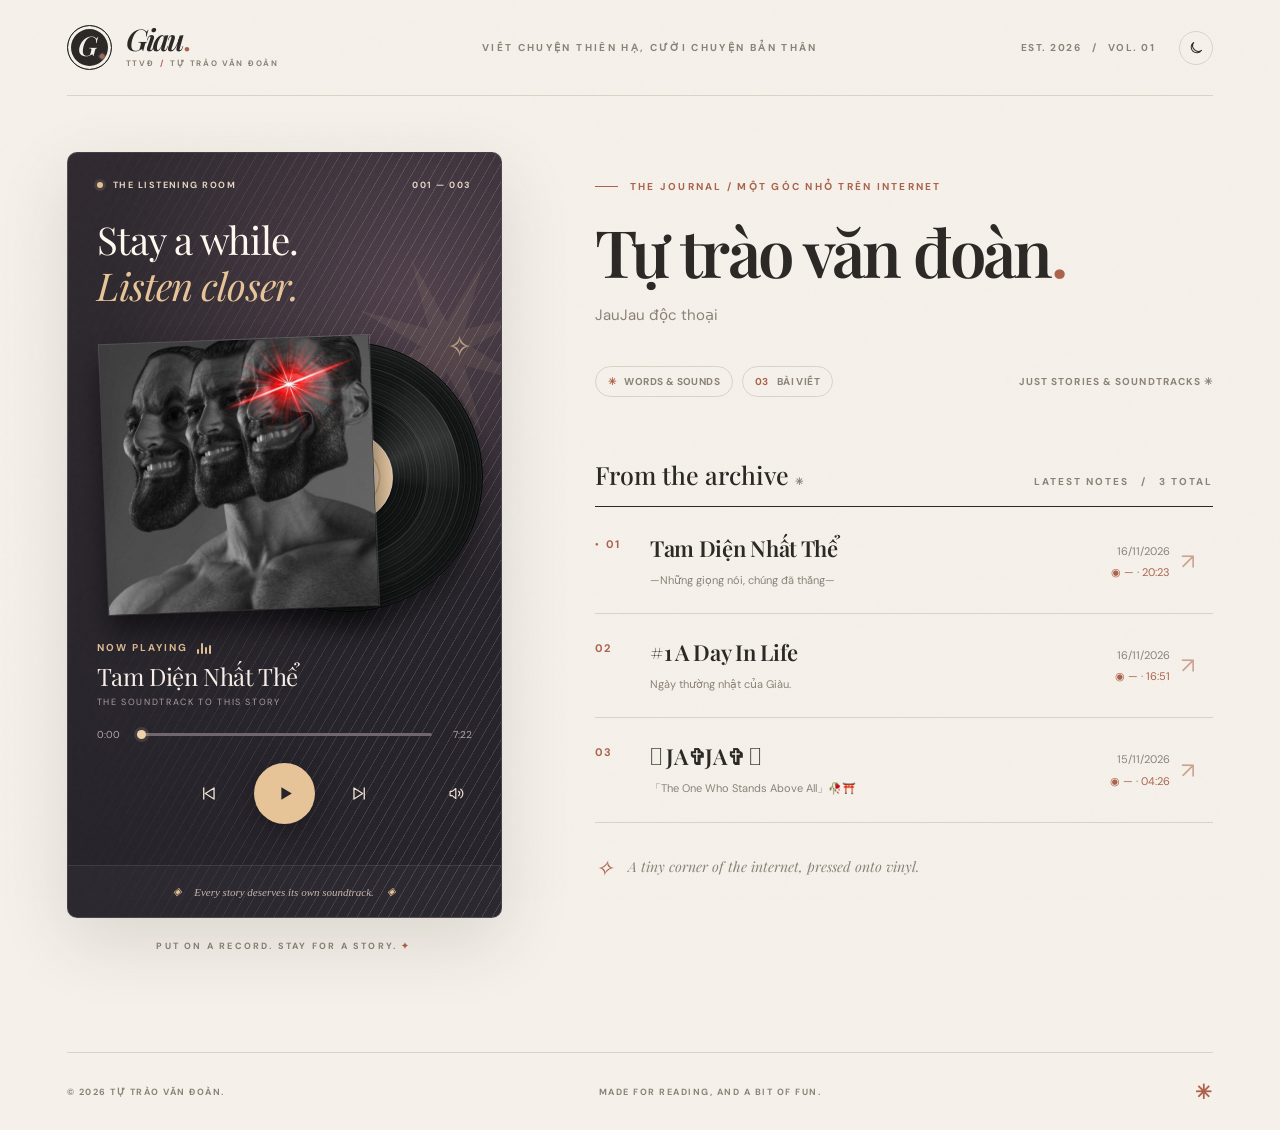
==== commit 64ec7187: "Add files via upload" ====
--- a/index.html
+++ b/index.html
@@ -5,12 +5,12 @@
   <meta name="viewport" content="width=device-width, initial-scale=1">
   <meta name="theme-color" content="#f5f1ea">
   <meta name="description" content="TỰ TRÀO VĂN ĐOÀN — một góc đọc, một đoạn nhạc, một câu chuyện.">
-  <title>TỰ TRÀO VĂN ĐOÀN — Viết Chuyện Thiên Hạ, Cười Chuyện Bản Thân.</title>
+  <title>Tự trào văn đoàn — Giau · Stories & Soundtracks</title>
   <link rel="icon" href="assets/favicon.svg" type="image/svg+xml">
   <link rel="preconnect" href="https://fonts.googleapis.com">
   <link rel="preconnect" href="https://fonts.gstatic.com" crossorigin>
   <link href="https://fonts.googleapis.com/css2?family=DM+Sans:wght@400;500;600;700&family=Playfair+Display:ital,wght@0,400;0,500;0,600;0,700;1,400;1,500&display=swap" rel="stylesheet">
-  <link rel="stylesheet" href="styles.css">
+  <link rel="stylesheet" href="styles.css?v=ttvd-giau-1">
   <!-- The article list and artwork are always loaded from the owner's data/posts.js.
        This cache-busting URL lets new GitHub commits appear after a page refresh. -->
   <script type="module">
@@ -19,7 +19,7 @@
       if (!Array.isArray(window.BLOG_POSTS)) {
         throw new Error('data/posts.js did not provide BLOG_POSTS');
       }
-      await import('./app.js');
+      await import('./app.js?v=ttvd-giau-1');
     } catch (error) {
       console.error('JauJau-Day could not load its blog content:', error);
       const content = document.getElementById('mainContent');
@@ -38,11 +38,14 @@
 <body>
   <div class="page-wrap">
     <header class="site-topbar">
-      <a class="brandmark" href="#/" aria-label="TỰ TRÀO VĂN ĐOÀN — Trang chủ">
-        <span class="brand-icon" aria-hidden="true">✳</span>
-        <span class="brand-wordmark">TSVĐ<span class="brand-period">.</span></span>
+      <a class="brandmark" href="#/" aria-label="Giau — Tự trào văn đoàn, về trang chủ">
+        <span class="brand-icon" aria-hidden="true"><span class="brand-monogram">G</span><span class="brand-icon-star">✦</span></span>
+        <span class="brand-lockup">
+          <span class="brand-wordmark">Giau<span class="brand-period">.</span></span>
+          <span class="brand-submark">TTVĐ <span aria-hidden="true">/</span> TỰ TRÀO VĂN ĐOÀN</span>
+        </span>
       </a>
-      <p class="topbar-center">Viết Chuyện Thiên Hạ, Cười Chuyện Bản Thân</p>
+      <p class="topbar-center">VIẾT CHUYỆN THIÊN HẠ, CƯỜI CHUYỆN BẢN THÂN</p>
       <div class="topbar-right">
         <span class="topbar-edition">EST. 2026 &nbsp; / &nbsp; VOL. 01</span>
         <button type="button" class="theme-toggle" id="themeToggle" aria-label="Đổi giao diện sáng / tối" title="Đổi giao diện sáng / tối">
--- a/styles.css
+++ b/styles.css
@@ -17,10 +17,16 @@
 button:focus-visible,input:focus-visible,a:focus-visible{outline:2px solid var(--accent);outline-offset:4px}
 .page-wrap{max-width:1660px;margin:auto;padding:0 clamp(23px,5.2vw,90px)}
 .site-topbar{height:96px;border-bottom:1px solid var(--hairline);display:flex;align-items:center;gap:28px;justify-content:space-between}
-.brandmark{display:inline-flex;align-items:center;gap:13px;text-decoration:none;flex-shrink:0}
-.brand-icon{width:40px;height:40px;border-radius:50%;background:var(--ink);color:var(--paper);display:inline-flex;align-items:center;justify-content:center;font-size:26px;line-height:1;transform:rotate(-12deg)}
-.brand-wordmark{font-family:"Playfair Display",Georgia,serif;font-weight:700;font-size:27px;letter-spacing:-2px}
-.brand-period{color:var(--accent)}
+.brandmark{display:inline-flex;align-items:center;gap:14px;text-decoration:none;flex-shrink:0;min-width:0}
+.brand-icon{width:45px;height:45px;border-radius:50%;background:var(--ink);color:var(--paper);display:grid;place-items:center;position:relative;flex:0 0 auto;border:1px solid var(--ink);box-shadow:inset 0 0 0 3px var(--paper),inset 0 0 0 4px var(--ink);transition:transform .25s ease}
+.brandmark:hover .brand-icon{transform:rotate(-9deg)}
+.brand-monogram{font-family:"Playfair Display",Georgia,serif;font-weight:600;font-size:27px;line-height:1;transform:translate(-1px,-2px);font-style:italic}
+.brand-icon-star{font-size:10px;line-height:1;position:absolute;right:5px;bottom:7px;color:var(--accent);filter:drop-shadow(0 0 1px var(--paper))}
+.brand-lockup{display:flex;flex-direction:column;justify-content:center;gap:1px;min-width:0}
+.brand-wordmark{font-family:"Playfair Display",Georgia,serif;font-weight:600;font-size:30px;font-style:italic;letter-spacing:-1.9px;line-height:1.04;white-space:nowrap;position:relative}
+.brand-period{color:var(--accent);font-style:normal}
+.brand-submark{font-size:8px;letter-spacing:1.7px;font-weight:700;color:var(--muted);white-space:nowrap;line-height:1.8}
+.brand-submark span{color:var(--accent);padding:0 2px}
 .topbar-center{color:var(--muted);text-transform:uppercase;letter-spacing:2.35px;font-size:10px;font-weight:700;white-space:nowrap}
 .topbar-right{display:flex;align-items:center;gap:24px;flex-shrink:0}
 .topbar-edition{font-size:10px;letter-spacing:1.5px;color:var(--muted);font-weight:700}
@@ -109,7 +115,6 @@
 .post-row.active .row-number:before{content:"●";font-size:6px;margin-right:6px;vertical-align:2px}
 .bottom-message{padding:29px 0 0;display:flex;align-items:center;gap:15px;font-family:"Playfair Display",Georgia,serif;font-style:italic;color:var(--muted);font-size:14px}
 .bottom-message:before{content:"✧";font-size:22px;color:var(--accent)}
-.empty-note{font-size:11px;color:var(--muted);line-height:1.7;margin:17px 0 0}
 .article-topbar{display:flex;justify-content:space-between;align-items:center;gap:20px;margin-bottom:47px}
 .back-link{font-size:11px;text-decoration:none;color:var(--muted);display:inline-flex;align-items:center;gap:10px;font-weight:700;letter-spacing:.2px;transition:color .15s}
 .back-link span{font-size:22px;line-height:0;color:var(--accent);margin-top:-2px}
@@ -137,7 +142,7 @@
 .page-footer span:last-child{font-size:20px;color:var(--accent)}
 @media(max-width:1180px){.site-shell{gap:50px;grid-template-columns:minmax(315px,370px) minmax(0,1fr)}.player-card{padding-left:23px;padding-right:23px}.player-footer{margin-left:-23px;margin-right:-23px}.vinyl-stage{height:285px}.post-row{grid-template-columns:27px minmax(0,1fr) 74px 18px;gap:10px}.post-row-title{font-size:20px}.home-heading-bottom{margin-bottom:40px}.home-title{font-size:49px}.topbar-center{display:none}}
 @media(max-width:850px){.site-shell{grid-template-columns:1fr;gap:46px;padding-top:32px}.player-column{position:relative;top:auto;max-width:550px;width:100%;margin:0 auto}.player-card{padding:24px 26px 0}.player-heading{font-size:36px}.vinyl-stage{height:310px;max-width:390px}.vinyl-stage .disc,.vinyl-stage .cover-frame{width:min(72%,270px)}.main-column{padding-top:0;max-width:700px;width:100%;margin:0 auto}.home-title{font-size:clamp(44px,7vw,67px)}.site-topbar{height:81px}.page-footer{gap:14px}}
-@media(max-width:520px){.page-wrap{padding:0 19px}.site-topbar{height:75px}.brand-icon{width:34px;height:34px;font-size:21px}.brand-wordmark{font-size:23px}.topbar-edition{display:none}.site-shell{padding-top:18px;gap:38px;padding-bottom:62px}.player-card{padding:22px 21px 0}.player-topline{font-size:8px}.player-heading{font-size:31px;margin:20px 0 13px}.vinyl-stage{height:260px}.vinyl-stage .disc,.vinyl-stage .cover-frame{width:min(72%,225px)}.vinyl-stage .disc{top:12px}.vinyl-stage .cover-frame{top:10px}.track-name{font-size:22px}.player-footer{margin-left:-21px;margin-right:-21px;font-size:10px}.under-player{font-size:8px}.home-title{font-size:44px;margin-top:14px}.home-intro{font-size:13px}.home-heading-bottom{margin:27px 0 39px;align-items:flex-start}.tiny-chips{gap:5px}.chip{font-size:9px;padding:8px 9px}.little-link{font-size:10px;padding:11px 12px;gap:4px}.section-header h2{font-size:23px}.section-header span{font-size:9px}.post-row{grid-template-columns:22px minmax(0,1fr) 62px 13px;gap:6px;padding:20px 0}.post-row-title{font-size:18px}.post-row-sub{font-size:10px}.post-meta-right{font-size:9px}.row-arrow{font-size:18px}.row-number{font-size:10px}.article-topbar{margin-bottom:28px}.post-title{font-size:39px;letter-spacing:-1.25px}.post-subtitle{font-size:18px}.article-body{font-size:17px;line-height:1.86}.page-footer{justify-content:space-between}.page-footer span:nth-child(2){display:none}}
+@media(max-width:520px){.page-wrap{padding:0 19px}.site-topbar{height:75px}.brand-icon{width:35px;height:35px}.brand-monogram{font-size:21px}.brand-icon-star{font-size:8px;right:4px;bottom:5px}.brandmark{gap:9px}.brand-wordmark{font-size:25px}.brand-submark{font-size:6.5px;letter-spacing:1.05px}.topbar-edition{display:none}.site-shell{padding-top:18px;gap:38px;padding-bottom:62px}.player-card{padding:22px 21px 0}.player-topline{font-size:8px}.player-heading{font-size:31px;margin:20px 0 13px}.vinyl-stage{height:260px}.vinyl-stage .disc,.vinyl-stage .cover-frame{width:min(72%,225px)}.vinyl-stage .disc{top:12px}.vinyl-stage .cover-frame{top:10px}.track-name{font-size:22px}.player-footer{margin-left:-21px;margin-right:-21px;font-size:10px}.under-player{font-size:8px}.home-title{font-size:44px;margin-top:14px}.home-intro{font-size:13px}.home-heading-bottom{margin:27px 0 39px;align-items:flex-start}.tiny-chips{gap:5px}.chip{font-size:9px;padding:8px 9px}.little-link{font-size:10px;padding:11px 12px;gap:4px}.section-header h2{font-size:23px}.section-header span{font-size:9px}.post-row{grid-template-columns:22px minmax(0,1fr) 62px 13px;gap:6px;padding:20px 0}.post-row-title{font-size:18px}.post-row-sub{font-size:10px}.post-meta-right{font-size:9px}.row-arrow{font-size:18px}.row-number{font-size:10px}.article-topbar{margin-bottom:28px}.post-title{font-size:39px;letter-spacing:-1.25px}.post-subtitle{font-size:18px}.article-body{font-size:17px;line-height:1.86}.page-footer{justify-content:space-between}.page-footer span:nth-child(2){display:none}}
 @media(max-width:370px){.player-heading{font-size:29px}.vinyl-stage{height:231px}.vinyl-stage .disc,.vinyl-stage .cover-frame{width:min(72%,200px)}.post-meta-right{display:none}.post-row{grid-template-columns:20px minmax(0,1fr) 16px}.home-heading-bottom{flex-direction:column}.little-link{align-self:flex-start}}
 @media(prefers-reduced-motion:reduce){html{scroll-behavior:auto}.disc{animation:none!important}.equalizer i{animation:none!important}*,*:before,*:after{transition:none!important}}
 
